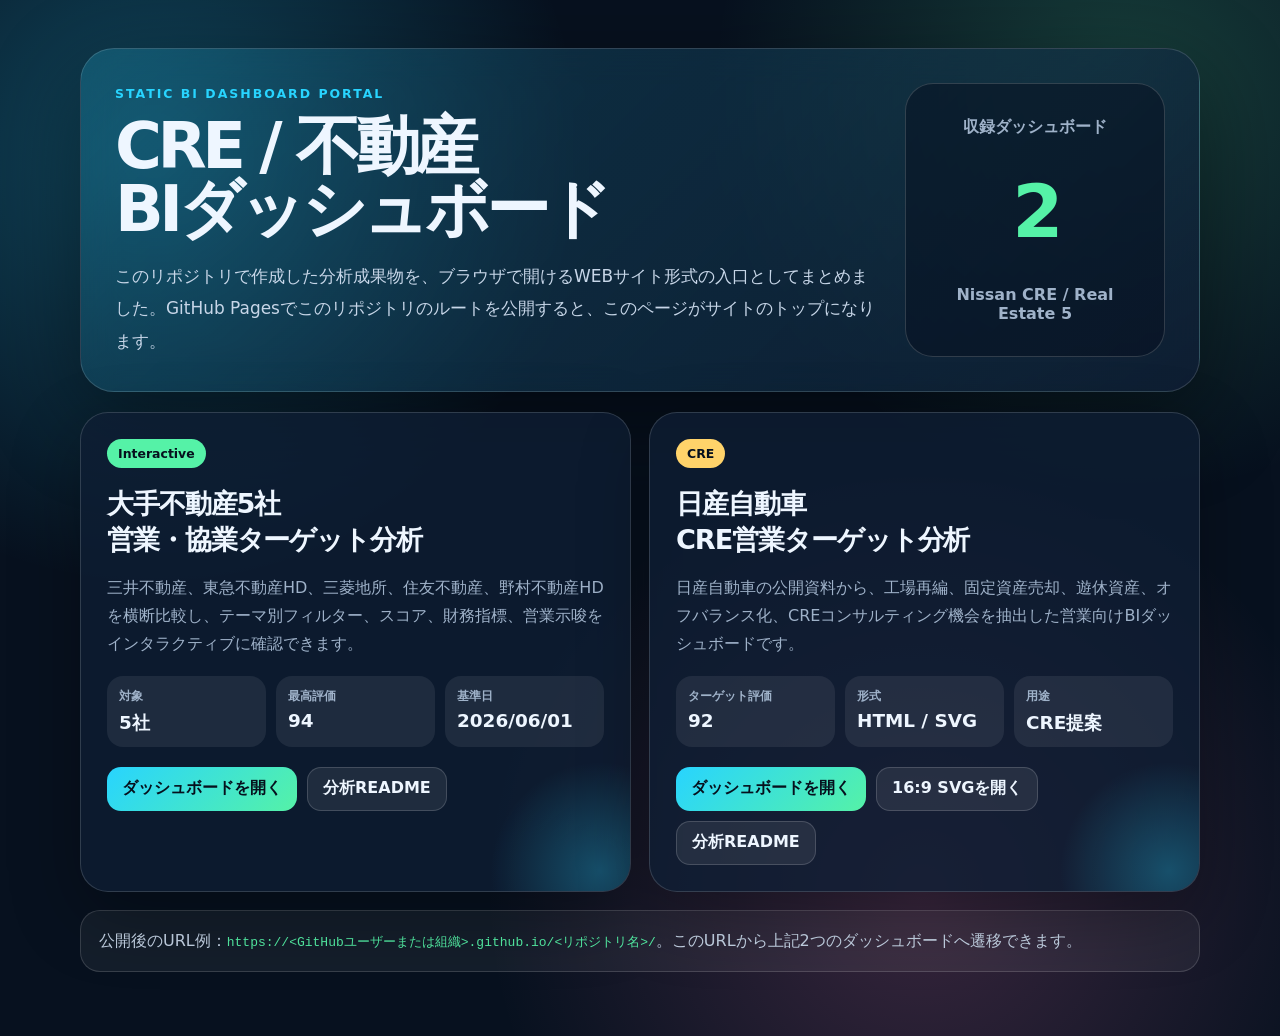
==== index.html @ 9201e25d "Add static dashboard portal link" ====
<!doctype html>
<html lang="ja">
  <head>
    <meta charset="utf-8" />
    <meta name="viewport" content="width=device-width, initial-scale=1" />
    <title>CRE / 不動産 BI ダッシュボード ポータル</title>
    <style>
      :root {
        color-scheme: dark;
        --bg: #07111f;
        --panel: rgba(15, 30, 52, 0.78);
        --panel-2: rgba(255, 255, 255, 0.075);
        --line: rgba(255, 255, 255, 0.15);
        --text: #eef6ff;
        --muted: #9fb2c9;
        --cyan: #28d4ff;
        --green: #55f2a7;
        --amber: #ffd36a;
        --pink: #ff7ab6;
      }
      * { box-sizing: border-box; }
      body {
        margin: 0;
        min-height: 100vh;
        color: var(--text);
        font-family: Inter, ui-sans-serif, system-ui, -apple-system, BlinkMacSystemFont, "Segoe UI", sans-serif;
        background:
          radial-gradient(circle at 12% 15%, rgba(40, 212, 255, 0.28), transparent 30%),
          radial-gradient(circle at 88% 8%, rgba(85, 242, 167, 0.20), transparent 28%),
          radial-gradient(circle at 72% 86%, rgba(255, 122, 182, 0.20), transparent 34%),
          var(--bg);
      }
      a { color: inherit; }
      .shell { width: min(1120px, calc(100% - 32px)); margin: 0 auto; padding: 48px 0; }
      .hero {
        display: grid;
        grid-template-columns: 1fr 260px;
        gap: 24px;
        align-items: stretch;
        padding: 34px;
        border: 1px solid var(--line);
        border-radius: 34px;
        background: linear-gradient(135deg, rgba(40, 212, 255, 0.18), rgba(15, 30, 52, 0.88));
        box-shadow: 0 28px 90px rgba(0, 0, 0, 0.42);
        backdrop-filter: blur(18px);
      }
      .eyebrow { margin: 0 0 10px; color: var(--cyan); font-size: 0.78rem; font-weight: 900; letter-spacing: 0.16em; text-transform: uppercase; }
      h1 { margin: 0; font-size: clamp(2.3rem, 5vw, 4.9rem); line-height: 0.98; letter-spacing: -0.07em; }
      .lead { max-width: 780px; margin: 20px 0 0; color: #c7d6e8; font-size: 1.06rem; line-height: 1.9; }
      .hero-badge {
        display: grid;
        place-items: center;
        min-height: 210px;
        padding: 22px;
        border: 1px solid rgba(255,255,255,.16);
        border-radius: 28px;
        background: rgba(7, 17, 31, 0.52);
        text-align: center;
      }
      .hero-badge span { color: var(--muted); font-weight: 800; }
      .hero-badge strong { display: block; margin: 8px 0; color: var(--green); font-size: 4.6rem; letter-spacing: -0.08em; }
      .grid { display: grid; grid-template-columns: repeat(2, minmax(0, 1fr)); gap: 18px; margin-top: 20px; }
      .card {
        position: relative;
        overflow: hidden;
        min-height: 330px;
        padding: 26px;
        border: 1px solid var(--line);
        border-radius: 28px;
        background: var(--panel);
        box-shadow: 0 24px 70px rgba(0, 0, 0, 0.30);
      }
      .card::after {
        content: "";
        position: absolute;
        inset: auto -80px -90px auto;
        width: 220px;
        height: 220px;
        border-radius: 999px;
        background: radial-gradient(circle, rgba(40,212,255,.28), transparent 70%);
      }
      .tag { display: inline-flex; padding: 7px 11px; border-radius: 999px; color: #06101d; background: var(--green); font-size: .78rem; font-weight: 900; }
      .tag.secondary { background: var(--amber); }
      h2 { margin: 18px 0 10px; font-size: 1.7rem; letter-spacing: -0.04em; }
      p { color: var(--muted); line-height: 1.75; }
      .metrics { display: grid; grid-template-columns: repeat(3, minmax(0, 1fr)); gap: 10px; margin: 18px 0; }
      .metric { padding: 12px; border-radius: 16px; background: var(--panel-2); }
      .metric span { display: block; color: var(--muted); font-size: .78rem; font-weight: 800; }
      .metric b { display: block; margin-top: 5px; font-size: 1.15rem; }
      .actions { display: flex; flex-wrap: wrap; gap: 10px; margin-top: 20px; }
      .button {
        display: inline-flex;
        align-items: center;
        justify-content: center;
        min-height: 44px;
        padding: 0 15px;
        border: 1px solid rgba(255,255,255,.16);
        border-radius: 14px;
        background: rgba(255,255,255,.08);
        text-decoration: none;
        font-weight: 900;
      }
      .button.primary { color: #06101d; background: linear-gradient(135deg, var(--cyan), var(--green)); border: 0; }
      .notice { margin-top: 18px; padding: 16px 18px; border: 1px solid var(--line); border-radius: 20px; color: #c7d6e8; background: rgba(255,255,255,.055); }
      code { color: var(--green); overflow-wrap: anywhere; }
      @media (max-width: 780px) {
        .shell { width: min(100% - 22px, 1120px); padding: 20px 0; }
        .hero, .grid { grid-template-columns: 1fr; }
        .hero, .card { padding: 20px; border-radius: 24px; }
        .metrics { grid-template-columns: 1fr; }
      }
    </style>
  </head>
  <body>
    <main class="shell">
      <section class="hero">
        <div>
          <p class="eyebrow">Static BI Dashboard Portal</p>
          <h1>CRE / 不動産<br />BIダッシュボード</h1>
          <p class="lead">このリポジトリで作成した分析成果物を、ブラウザで開けるWEBサイト形式の入口としてまとめました。GitHub Pagesでこのリポジトリのルートを公開すると、このページがサイトのトップになります。</p>
        </div>
        <div class="hero-badge" aria-label="収録ダッシュボード数">
          <span>収録ダッシュボード</span>
          <strong>2</strong>
          <span>Nissan CRE / Real Estate 5</span>
        </div>
      </section>

      <section class="grid" aria-label="ダッシュボード一覧">
        <article class="card">
          <span class="tag">Interactive</span>
          <h2>大手不動産5社<br />営業・協業ターゲット分析</h2>
          <p>三井不動産、東急不動産HD、三菱地所、住友不動産、野村不動産HDを横断比較し、テーマ別フィルター、スコア、財務指標、営業示唆をインタラクティブに確認できます。</p>
          <div class="metrics">
            <div class="metric"><span>対象</span><b>5社</b></div>
            <div class="metric"><span>最高評価</span><b>94</b></div>
            <div class="metric"><span>基準日</span><b>2026/06/01</b></div>
          </div>
          <div class="actions">
            <a class="button primary" href="research/major_real_estate_5_2026/dashboard/index.html">ダッシュボードを開く</a>
            <a class="button" href="research/major_real_estate_5_2026/README.md">分析README</a>
          </div>
        </article>

        <article class="card">
          <span class="tag secondary">CRE</span>
          <h2>日産自動車<br />CRE営業ターゲット分析</h2>
          <p>日産自動車の公開資料から、工場再編、固定資産売却、遊休資産、オフバランス化、CREコンサルティング機会を抽出した営業向けBIダッシュボードです。</p>
          <div class="metrics">
            <div class="metric"><span>ターゲット評価</span><b>92</b></div>
            <div class="metric"><span>形式</span><b>HTML / SVG</b></div>
            <div class="metric"><span>用途</span><b>CRE提案</b></div>
          </div>
          <div class="actions">
            <a class="button primary" href="research/nissan_cre_2026/dashboard/index.html">ダッシュボードを開く</a>
            <a class="button" href="research/nissan_cre_2026/NISSAN_CRE_DASHBOARD_16x9.svg">16:9 SVGを開く</a>
            <a class="button" href="research/nissan_cre_2026/README.md">分析README</a>
          </div>
        </article>
      </section>

      <p class="notice">公開後のURL例：<code>https://&lt;GitHubユーザーまたは組織&gt;.github.io/&lt;リポジトリ名&gt;/</code>。このURLから上記2つのダッシュボードへ遷移できます。</p>
    </main>
  </body>
</html>
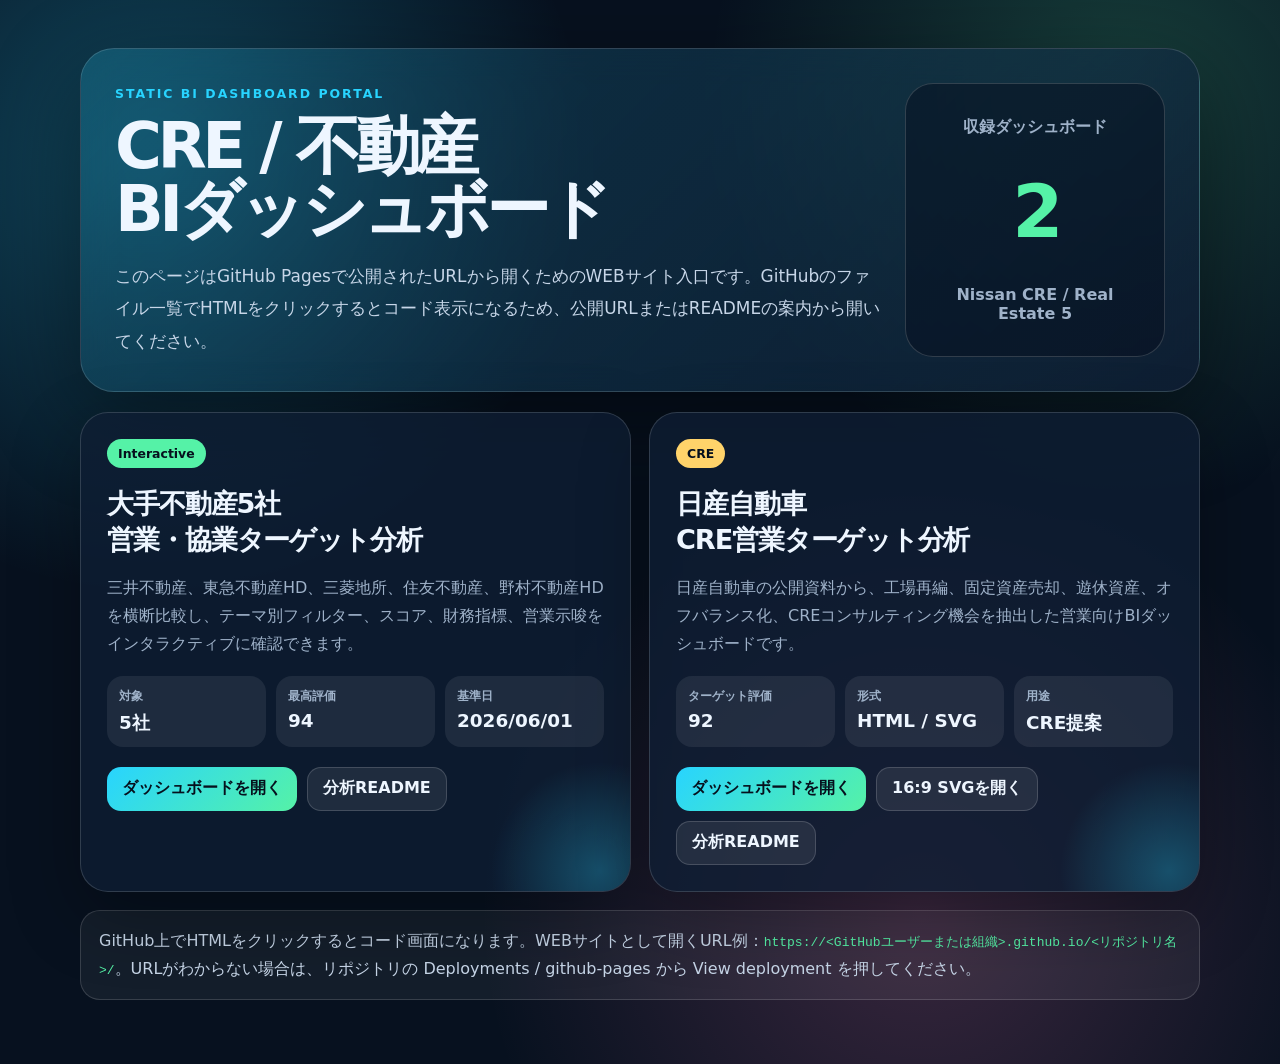
==== commit 1123dda3: "Clarify GitHub website opening flow" ====
--- a/index.html
+++ b/index.html
@@ -117,7 +117,7 @@
         <div>
           <p class="eyebrow">Static BI Dashboard Portal</p>
           <h1>CRE / 不動産<br />BIダッシュボード</h1>
-          <p class="lead">このリポジトリで作成した分析成果物を、ブラウザで開けるWEBサイト形式の入口としてまとめました。GitHub Pagesでこのリポジトリのルートを公開すると、このページがサイトのトップになります。</p>
+          <p class="lead">このページはGitHub Pagesで公開されたURLから開くためのWEBサイト入口です。GitHubのファイル一覧でHTMLをクリックするとコード表示になるため、公開URLまたはREADMEの案内から開いてください。</p>
         </div>
         <div class="hero-badge" aria-label="収録ダッシュボード数">
           <span>収録ダッシュボード</span>
@@ -159,7 +159,7 @@
         </article>
       </section>
 
-      <p class="notice">公開後のURL例：<code>https://&lt;GitHubユーザーまたは組織&gt;.github.io/&lt;リポジトリ名&gt;/</code>。このURLから上記2つのダッシュボードへ遷移できます。</p>
+      <p class="notice">GitHub上でHTMLをクリックするとコード画面になります。WEBサイトとして開くURL例：<code>https://&lt;GitHubユーザーまたは組織&gt;.github.io/&lt;リポジトリ名&gt;/</code>。URLがわからない場合は、リポジトリの Deployments / github-pages から View deployment を押してください。</p>
     </main>
   </body>
 </html>
